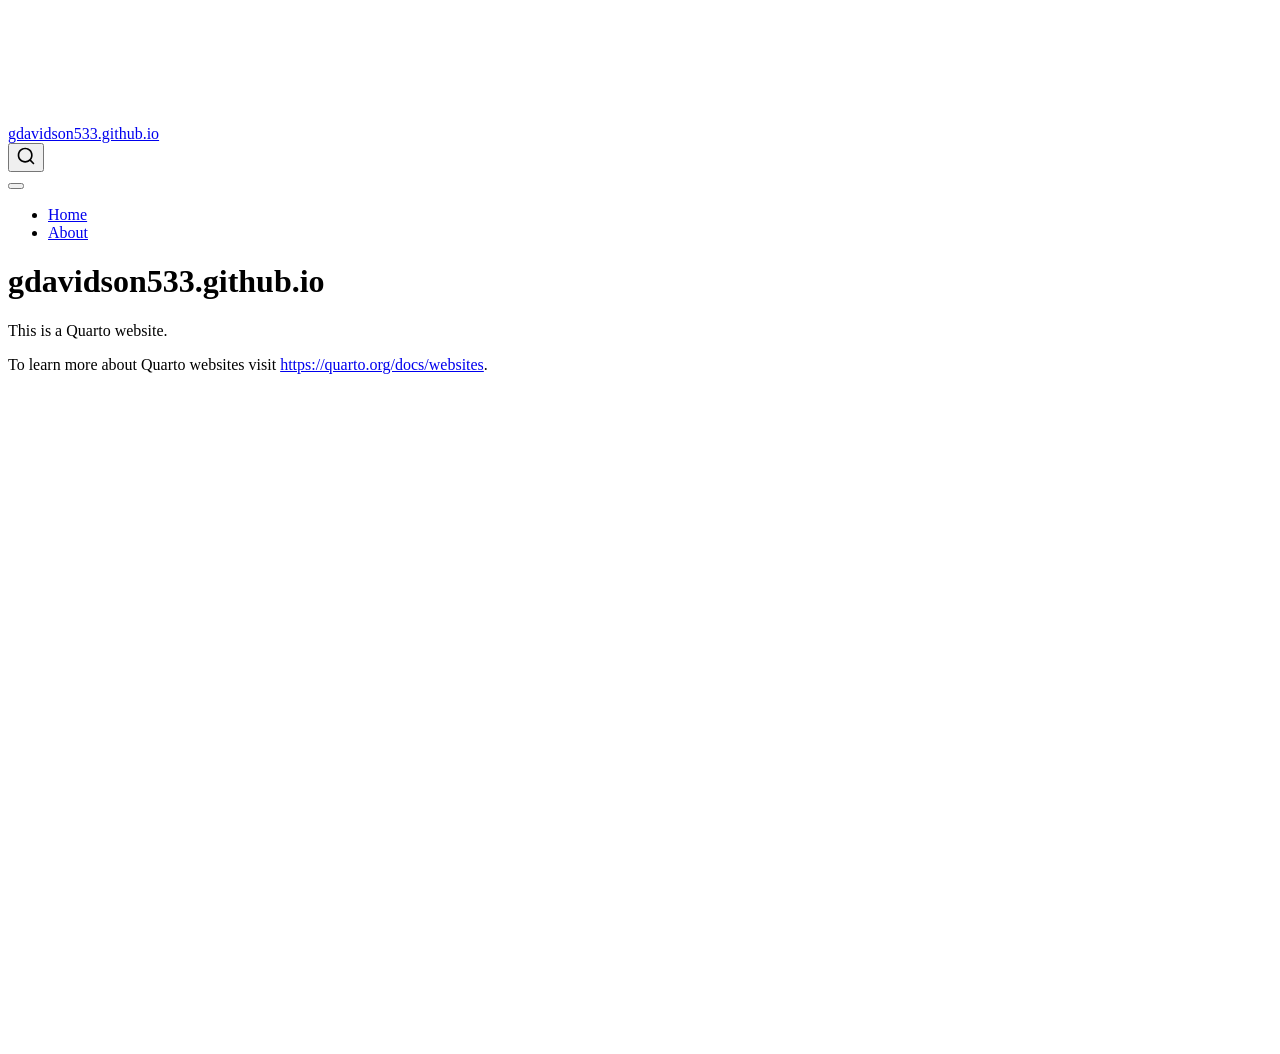
==== docs/index.html @ 2d0fdc2c "added everything to git" ====
<!DOCTYPE html>
<html xmlns="http://www.w3.org/1999/xhtml" lang="en" xml:lang="en"><head>

<meta charset="utf-8">
<meta name="generator" content="quarto-1.8.25">

<meta name="viewport" content="width=device-width, initial-scale=1.0, user-scalable=yes">


<title>gdavidson533.github.io</title>
<style>
code{white-space: pre-wrap;}
span.smallcaps{font-variant: small-caps;}
div.columns{display: flex; gap: min(4vw, 1.5em);}
div.column{flex: auto; overflow-x: auto;}
div.hanging-indent{margin-left: 1.5em; text-indent: -1.5em;}
ul.task-list{list-style: none;}
ul.task-list li input[type="checkbox"] {
  width: 0.8em;
  margin: 0 0.8em 0.2em -1em; /* quarto-specific, see https://github.com/quarto-dev/quarto-cli/issues/4556 */ 
  vertical-align: middle;
}
</style>


<script src="site_libs/quarto-nav/quarto-nav.js"></script>
<script src="site_libs/quarto-nav/headroom.min.js"></script>
<script src="site_libs/clipboard/clipboard.min.js"></script>
<script src="site_libs/quarto-search/autocomplete.umd.js"></script>
<script src="site_libs/quarto-search/fuse.min.js"></script>
<script src="site_libs/quarto-search/quarto-search.js"></script>
<meta name="quarto:offset" content="./">
<script src="site_libs/quarto-html/quarto.js" type="module"></script>
<script src="site_libs/quarto-html/tabsets/tabsets.js" type="module"></script>
<script src="site_libs/quarto-html/axe/axe-check.js" type="module"></script>
<script src="site_libs/quarto-html/popper.min.js"></script>
<script src="site_libs/quarto-html/tippy.umd.min.js"></script>
<script src="site_libs/quarto-html/anchor.min.js"></script>
<link href="site_libs/quarto-html/tippy.css" rel="stylesheet">
<link href="site_libs/quarto-html/quarto-syntax-highlighting-7b89279ff1a6dce999919e0e67d4d9ec.css" rel="stylesheet" id="quarto-text-highlighting-styles">
<script src="site_libs/bootstrap/bootstrap.min.js"></script>
<link href="site_libs/bootstrap/bootstrap-icons.css" rel="stylesheet">
<link href="site_libs/bootstrap/bootstrap-5b4ad623e5705c0698d39aec6f10cf02.min.css" rel="stylesheet" append-hash="true" id="quarto-bootstrap" data-mode="light">
<script id="quarto-search-options" type="application/json">{
  "location": "navbar",
  "copy-button": false,
  "collapse-after": 3,
  "panel-placement": "end",
  "type": "overlay",
  "limit": 50,
  "keyboard-shortcut": [
    "f",
    "/",
    "s"
  ],
  "show-item-context": false,
  "language": {
    "search-no-results-text": "No results",
    "search-matching-documents-text": "matching documents",
    "search-copy-link-title": "Copy link to search",
    "search-hide-matches-text": "Hide additional matches",
    "search-more-match-text": "more match in this document",
    "search-more-matches-text": "more matches in this document",
    "search-clear-button-title": "Clear",
    "search-text-placeholder": "",
    "search-detached-cancel-button-title": "Cancel",
    "search-submit-button-title": "Submit",
    "search-label": "Search"
  }
}</script>


<link rel="stylesheet" href="styles.css">
</head>

<body class="nav-fixed quarto-light">

<div id="quarto-search-results"></div>
  <header id="quarto-header" class="headroom fixed-top">
    <nav class="navbar navbar-expand-lg " data-bs-theme="dark">
      <div class="navbar-container container-fluid">
      <div class="navbar-brand-container mx-auto">
    <a href="./index.html" class="navbar-brand navbar-brand-logo">
    </a>
    <a class="navbar-brand" href="./index.html">
    <span class="navbar-title">gdavidson533.github.io</span>
    </a>
  </div>
            <div id="quarto-search" class="" title="Search"></div>
          <button class="navbar-toggler" type="button" data-bs-toggle="collapse" data-bs-target="#navbarCollapse" aria-controls="navbarCollapse" role="menu" aria-expanded="false" aria-label="Toggle navigation" onclick="if (window.quartoToggleHeadroom) { window.quartoToggleHeadroom(); }">
  <span class="navbar-toggler-icon"></span>
</button>
          <div class="collapse navbar-collapse" id="navbarCollapse">
            <ul class="navbar-nav navbar-nav-scroll me-auto">
  <li class="nav-item">
    <a class="nav-link active" href="./index.html" aria-current="page"> 
<span class="menu-text">Home</span></a>
  </li>  
  <li class="nav-item">
    <a class="nav-link" href="./about.html"> 
<span class="menu-text">About</span></a>
  </li>  
</ul>
          </div> <!-- /navcollapse -->
            <div class="quarto-navbar-tools">
</div>
      </div> <!-- /container-fluid -->
    </nav>
</header>
<!-- content -->
<div id="quarto-content" class="quarto-container page-columns page-rows-contents page-layout-article page-navbar">
<!-- sidebar -->
<!-- margin-sidebar -->
    <div id="quarto-margin-sidebar" class="sidebar margin-sidebar zindex-bottom">
        
    </div>
<!-- main -->
<main class="content" id="quarto-document-content">

<header id="title-block-header" class="quarto-title-block default">
<div class="quarto-title">
<h1 class="title">gdavidson533.github.io</h1>
</div>



<div class="quarto-title-meta">

    
  
    
  </div>
  


</header>


<p>This is a Quarto website.</p>
<p>To learn more about Quarto websites visit <a href="https://quarto.org/docs/websites" class="uri">https://quarto.org/docs/websites</a>.</p>



</main> <!-- /main -->
<script id="quarto-html-after-body" type="application/javascript">
  window.document.addEventListener("DOMContentLoaded", function (event) {
    const icon = "";
    const anchorJS = new window.AnchorJS();
    anchorJS.options = {
      placement: 'right',
      icon: icon
    };
    anchorJS.add('.anchored');
    const isCodeAnnotation = (el) => {
      for (const clz of el.classList) {
        if (clz.startsWith('code-annotation-')) {                     
          return true;
        }
      }
      return false;
    }
    const onCopySuccess = function(e) {
      // button target
      const button = e.trigger;
      // don't keep focus
      button.blur();
      // flash "checked"
      button.classList.add('code-copy-button-checked');
      var currentTitle = button.getAttribute("title");
      button.setAttribute("title", "Copied!");
      let tooltip;
      if (window.bootstrap) {
        button.setAttribute("data-bs-toggle", "tooltip");
        button.setAttribute("data-bs-placement", "left");
        button.setAttribute("data-bs-title", "Copied!");
        tooltip = new bootstrap.Tooltip(button, 
          { trigger: "manual", 
            customClass: "code-copy-button-tooltip",
            offset: [0, -8]});
        tooltip.show();    
      }
      setTimeout(function() {
        if (tooltip) {
          tooltip.hide();
          button.removeAttribute("data-bs-title");
          button.removeAttribute("data-bs-toggle");
          button.removeAttribute("data-bs-placement");
        }
        button.setAttribute("title", currentTitle);
        button.classList.remove('code-copy-button-checked');
      }, 1000);
      // clear code selection
      e.clearSelection();
    }
    const getTextToCopy = function(trigger) {
      const outerScaffold = trigger.parentElement.cloneNode(true);
      const codeEl = outerScaffold.querySelector('code');
      for (const childEl of codeEl.children) {
        if (isCodeAnnotation(childEl)) {
          childEl.remove();
        }
      }
      return codeEl.innerText;
    }
    const clipboard = new window.ClipboardJS('.code-copy-button:not([data-in-quarto-modal])', {
      text: getTextToCopy
    });
    clipboard.on('success', onCopySuccess);
    if (window.document.getElementById('quarto-embedded-source-code-modal')) {
      const clipboardModal = new window.ClipboardJS('.code-copy-button[data-in-quarto-modal]', {
        text: getTextToCopy,
        container: window.document.getElementById('quarto-embedded-source-code-modal')
      });
      clipboardModal.on('success', onCopySuccess);
    }
      var localhostRegex = new RegExp(/^(?:http|https):\/\/localhost\:?[0-9]*\//);
      var mailtoRegex = new RegExp(/^mailto:/);
        var filterRegex = new RegExp('/' + window.location.host + '/');
      var isInternal = (href) => {
          return filterRegex.test(href) || localhostRegex.test(href) || mailtoRegex.test(href);
      }
      // Inspect non-navigation links and adorn them if external
     var links = window.document.querySelectorAll('a[href]:not(.nav-link):not(.navbar-brand):not(.toc-action):not(.sidebar-link):not(.sidebar-item-toggle):not(.pagination-link):not(.no-external):not([aria-hidden]):not(.dropdown-item):not(.quarto-navigation-tool):not(.about-link)');
      for (var i=0; i<links.length; i++) {
        const link = links[i];
        if (!isInternal(link.href)) {
          // undo the damage that might have been done by quarto-nav.js in the case of
          // links that we want to consider external
          if (link.dataset.originalHref !== undefined) {
            link.href = link.dataset.originalHref;
          }
        }
      }
    function tippyHover(el, contentFn, onTriggerFn, onUntriggerFn) {
      const config = {
        allowHTML: true,
        maxWidth: 500,
        delay: 100,
        arrow: false,
        appendTo: function(el) {
            return el.parentElement;
        },
        interactive: true,
        interactiveBorder: 10,
        theme: 'quarto',
        placement: 'bottom-start',
      };
      if (contentFn) {
        config.content = contentFn;
      }
      if (onTriggerFn) {
        config.onTrigger = onTriggerFn;
      }
      if (onUntriggerFn) {
        config.onUntrigger = onUntriggerFn;
      }
      window.tippy(el, config); 
    }
    const noterefs = window.document.querySelectorAll('a[role="doc-noteref"]');
    for (var i=0; i<noterefs.length; i++) {
      const ref = noterefs[i];
      tippyHover(ref, function() {
        // use id or data attribute instead here
        let href = ref.getAttribute('data-footnote-href') || ref.getAttribute('href');
        try { href = new URL(href).hash; } catch {}
        const id = href.replace(/^#\/?/, "");
        const note = window.document.getElementById(id);
        if (note) {
          return note.innerHTML;
        } else {
          return "";
        }
      });
    }
    const xrefs = window.document.querySelectorAll('a.quarto-xref');
    const processXRef = (id, note) => {
      // Strip column container classes
      const stripColumnClz = (el) => {
        el.classList.remove("page-full", "page-columns");
        if (el.children) {
          for (const child of el.children) {
            stripColumnClz(child);
          }
        }
      }
      stripColumnClz(note)
      if (id === null || id.startsWith('sec-')) {
        // Special case sections, only their first couple elements
        const container = document.createElement("div");
        if (note.children && note.children.length > 2) {
          container.appendChild(note.children[0].cloneNode(true));
          for (let i = 1; i < note.children.length; i++) {
            const child = note.children[i];
            if (child.tagName === "P" && child.innerText === "") {
              continue;
            } else {
              container.appendChild(child.cloneNode(true));
              break;
            }
          }
          if (window.Quarto?.typesetMath) {
            window.Quarto.typesetMath(container);
          }
          return container.innerHTML
        } else {
          if (window.Quarto?.typesetMath) {
            window.Quarto.typesetMath(note);
          }
          return note.innerHTML;
        }
      } else {
        // Remove any anchor links if they are present
        const anchorLink = note.querySelector('a.anchorjs-link');
        if (anchorLink) {
          anchorLink.remove();
        }
        if (window.Quarto?.typesetMath) {
          window.Quarto.typesetMath(note);
        }
        if (note.classList.contains("callout")) {
          return note.outerHTML;
        } else {
          return note.innerHTML;
        }
      }
    }
    for (var i=0; i<xrefs.length; i++) {
      const xref = xrefs[i];
      tippyHover(xref, undefined, function(instance) {
        instance.disable();
        let url = xref.getAttribute('href');
        let hash = undefined; 
        if (url.startsWith('#')) {
          hash = url;
        } else {
          try { hash = new URL(url).hash; } catch {}
        }
        if (hash) {
          const id = hash.replace(/^#\/?/, "");
          const note = window.document.getElementById(id);
          if (note !== null) {
            try {
              const html = processXRef(id, note.cloneNode(true));
              instance.setContent(html);
            } finally {
              instance.enable();
              instance.show();
            }
          } else {
            // See if we can fetch this
            fetch(url.split('#')[0])
            .then(res => res.text())
            .then(html => {
              const parser = new DOMParser();
              const htmlDoc = parser.parseFromString(html, "text/html");
              const note = htmlDoc.getElementById(id);
              if (note !== null) {
                const html = processXRef(id, note);
                instance.setContent(html);
              } 
            }).finally(() => {
              instance.enable();
              instance.show();
            });
          }
        } else {
          // See if we can fetch a full url (with no hash to target)
          // This is a special case and we should probably do some content thinning / targeting
          fetch(url)
          .then(res => res.text())
          .then(html => {
            const parser = new DOMParser();
            const htmlDoc = parser.parseFromString(html, "text/html");
            const note = htmlDoc.querySelector('main.content');
            if (note !== null) {
              // This should only happen for chapter cross references
              // (since there is no id in the URL)
              // remove the first header
              if (note.children.length > 0 && note.children[0].tagName === "HEADER") {
                note.children[0].remove();
              }
              const html = processXRef(null, note);
              instance.setContent(html);
            } 
          }).finally(() => {
            instance.enable();
            instance.show();
          });
        }
      }, function(instance) {
      });
    }
        let selectedAnnoteEl;
        const selectorForAnnotation = ( cell, annotation) => {
          let cellAttr = 'data-code-cell="' + cell + '"';
          let lineAttr = 'data-code-annotation="' +  annotation + '"';
          const selector = 'span[' + cellAttr + '][' + lineAttr + ']';
          return selector;
        }
        const selectCodeLines = (annoteEl) => {
          const doc = window.document;
          const targetCell = annoteEl.getAttribute("data-target-cell");
          const targetAnnotation = annoteEl.getAttribute("data-target-annotation");
          const annoteSpan = window.document.querySelector(selectorForAnnotation(targetCell, targetAnnotation));
          const lines = annoteSpan.getAttribute("data-code-lines").split(",");
          const lineIds = lines.map((line) => {
            return targetCell + "-" + line;
          })
          let top = null;
          let height = null;
          let parent = null;
          if (lineIds.length > 0) {
              //compute the position of the single el (top and bottom and make a div)
              const el = window.document.getElementById(lineIds[0]);
              top = el.offsetTop;
              height = el.offsetHeight;
              parent = el.parentElement.parentElement;
            if (lineIds.length > 1) {
              const lastEl = window.document.getElementById(lineIds[lineIds.length - 1]);
              const bottom = lastEl.offsetTop + lastEl.offsetHeight;
              height = bottom - top;
            }
            if (top !== null && height !== null && parent !== null) {
              // cook up a div (if necessary) and position it 
              let div = window.document.getElementById("code-annotation-line-highlight");
              if (div === null) {
                div = window.document.createElement("div");
                div.setAttribute("id", "code-annotation-line-highlight");
                div.style.position = 'absolute';
                parent.appendChild(div);
              }
              div.style.top = top - 2 + "px";
              div.style.height = height + 4 + "px";
              div.style.left = 0;
              let gutterDiv = window.document.getElementById("code-annotation-line-highlight-gutter");
              if (gutterDiv === null) {
                gutterDiv = window.document.createElement("div");
                gutterDiv.setAttribute("id", "code-annotation-line-highlight-gutter");
                gutterDiv.style.position = 'absolute';
                const codeCell = window.document.getElementById(targetCell);
                const gutter = codeCell.querySelector('.code-annotation-gutter');
                gutter.appendChild(gutterDiv);
              }
              gutterDiv.style.top = top - 2 + "px";
              gutterDiv.style.height = height + 4 + "px";
            }
            selectedAnnoteEl = annoteEl;
          }
        };
        const unselectCodeLines = () => {
          const elementsIds = ["code-annotation-line-highlight", "code-annotation-line-highlight-gutter"];
          elementsIds.forEach((elId) => {
            const div = window.document.getElementById(elId);
            if (div) {
              div.remove();
            }
          });
          selectedAnnoteEl = undefined;
        };
          // Handle positioning of the toggle
      window.addEventListener(
        "resize",
        throttle(() => {
          elRect = undefined;
          if (selectedAnnoteEl) {
            selectCodeLines(selectedAnnoteEl);
          }
        }, 10)
      );
      function throttle(fn, ms) {
      let throttle = false;
      let timer;
        return (...args) => {
          if(!throttle) { // first call gets through
              fn.apply(this, args);
              throttle = true;
          } else { // all the others get throttled
              if(timer) clearTimeout(timer); // cancel #2
              timer = setTimeout(() => {
                fn.apply(this, args);
                timer = throttle = false;
              }, ms);
          }
        };
      }
        // Attach click handler to the DT
        const annoteDls = window.document.querySelectorAll('dt[data-target-cell]');
        for (const annoteDlNode of annoteDls) {
          annoteDlNode.addEventListener('click', (event) => {
            const clickedEl = event.target;
            if (clickedEl !== selectedAnnoteEl) {
              unselectCodeLines();
              const activeEl = window.document.querySelector('dt[data-target-cell].code-annotation-active');
              if (activeEl) {
                activeEl.classList.remove('code-annotation-active');
              }
              selectCodeLines(clickedEl);
              clickedEl.classList.add('code-annotation-active');
            } else {
              // Unselect the line
              unselectCodeLines();
              clickedEl.classList.remove('code-annotation-active');
            }
          });
        }
    const findCites = (el) => {
      const parentEl = el.parentElement;
      if (parentEl) {
        const cites = parentEl.dataset.cites;
        if (cites) {
          return {
            el,
            cites: cites.split(' ')
          };
        } else {
          return findCites(el.parentElement)
        }
      } else {
        return undefined;
      }
    };
    var bibliorefs = window.document.querySelectorAll('a[role="doc-biblioref"]');
    for (var i=0; i<bibliorefs.length; i++) {
      const ref = bibliorefs[i];
      const citeInfo = findCites(ref);
      if (citeInfo) {
        tippyHover(citeInfo.el, function() {
          var popup = window.document.createElement('div');
          citeInfo.cites.forEach(function(cite) {
            var citeDiv = window.document.createElement('div');
            citeDiv.classList.add('hanging-indent');
            citeDiv.classList.add('csl-entry');
            var biblioDiv = window.document.getElementById('ref-' + cite);
            if (biblioDiv) {
              citeDiv.innerHTML = biblioDiv.innerHTML;
            }
            popup.appendChild(citeDiv);
          });
          return popup.innerHTML;
        });
      }
    }
  });
  </script>
</div> <!-- /content -->




</body></html>
---- docs/site_libs/quarto-html/tippy.css ----
.tippy-box[data-animation=fade][data-state=hidden]{opacity:0}[data-tippy-root]{max-width:calc(100vw - 10px)}.tippy-box{position:relative;background-color:#333;color:#fff;border-radius:4px;font-size:14px;line-height:1.4;white-space:normal;outline:0;transition-property:transform,visibility,opacity}.tippy-box[data-placement^=top]>.tippy-arrow{bottom:0}.tippy-box[data-placement^=top]>.tippy-arrow:before{bottom:-7px;left:0;border-width:8px 8px 0;border-top-color:initial;transform-origin:center top}.tippy-box[data-placement^=bottom]>.tippy-arrow{top:0}.tippy-box[data-placement^=bottom]>.tippy-arrow:before{top:-7px;left:0;border-width:0 8px 8px;border-bottom-color:initial;transform-origin:center bottom}.tippy-box[data-placement^=left]>.tippy-arrow{right:0}.tippy-box[data-placement^=left]>.tippy-arrow:before{border-width:8px 0 8px 8px;border-left-color:initial;right:-7px;transform-origin:center left}.tippy-box[data-placement^=right]>.tippy-arrow{left:0}.tippy-box[data-placement^=right]>.tippy-arrow:before{left:-7px;border-width:8px 8px 8px 0;border-right-color:initial;transform-origin:center right}.tippy-box[data-inertia][data-state=visible]{transition-timing-function:cubic-bezier(.54,1.5,.38,1.11)}.tippy-arrow{width:16px;height:16px;color:#333}.tippy-arrow:before{content:"";position:absolute;border-color:transparent;border-style:solid}.tippy-content{position:relative;padding:5px 9px;z-index:1}
---- docs/site_libs/quarto-html/quarto-syntax-highlighting-7b89279ff1a6dce999919e0e67d4d9ec.css ----
/* quarto syntax highlight colors */
:root {
  --quarto-hl-ot-color: #003B4F;
  --quarto-hl-at-color: #657422;
  --quarto-hl-ss-color: #20794D;
  --quarto-hl-an-color: #5E5E5E;
  --quarto-hl-fu-color: #4758AB;
  --quarto-hl-st-color: #20794D;
  --quarto-hl-cf-color: #003B4F;
  --quarto-hl-op-color: #5E5E5E;
  --quarto-hl-er-color: #AD0000;
  --quarto-hl-bn-color: #AD0000;
  --quarto-hl-al-color: #AD0000;
  --quarto-hl-va-color: #111111;
  --quarto-hl-bu-color: inherit;
  --quarto-hl-ex-color: inherit;
  --quarto-hl-pp-color: #AD0000;
  --quarto-hl-in-color: #5E5E5E;
  --quarto-hl-vs-color: #20794D;
  --quarto-hl-wa-color: #5E5E5E;
  --quarto-hl-do-color: #5E5E5E;
  --quarto-hl-im-color: #00769E;
  --quarto-hl-ch-color: #20794D;
  --quarto-hl-dt-color: #AD0000;
  --quarto-hl-fl-color: #AD0000;
  --quarto-hl-co-color: #5E5E5E;
  --quarto-hl-cv-color: #5E5E5E;
  --quarto-hl-cn-color: #8f5902;
  --quarto-hl-sc-color: #5E5E5E;
  --quarto-hl-dv-color: #AD0000;
  --quarto-hl-kw-color: #003B4F;
}

/* other quarto variables */
:root {
  --quarto-font-monospace: SFMono-Regular, Menlo, Monaco, Consolas, "Liberation Mono", "Courier New", monospace;
}

/* syntax highlight based on Pandoc's rules */
pre > code.sourceCode > span {
  color: #003B4F;
}

code.sourceCode > span {
  color: #003B4F;
}

div.sourceCode,
div.sourceCode pre.sourceCode {
  color: #003B4F;
}

/* Normal */
code span {
  color: #003B4F;
}

/* Alert */
code span.al {
  color: #AD0000;
  font-style: inherit;
}

/* Annotation */
code span.an {
  color: #5E5E5E;
  font-style: inherit;
}

/* Attribute */
code span.at {
  color: #657422;
  font-style: inherit;
}

/* BaseN */
code span.bn {
  color: #AD0000;
  font-style: inherit;
}

/* BuiltIn */
code span.bu {
  font-style: inherit;
}

/* ControlFlow */
code span.cf {
  color: #003B4F;
  font-weight: bold;
  font-style: inherit;
}

/* Char */
code span.ch {
  color: #20794D;
  font-style: inherit;
}

/* Constant */
code span.cn {
  color: #8f5902;
  font-style: inherit;
}

/* Comment */
code span.co {
  color: #5E5E5E;
  font-style: inherit;
}

/* CommentVar */
code span.cv {
  color: #5E5E5E;
  font-style: italic;
}

/* Documentation */
code span.do {
  color: #5E5E5E;
  font-style: italic;
}

/* DataType */
code span.dt {
  color: #AD0000;
  font-style: inherit;
}

/* DecVal */
code span.dv {
  color: #AD0000;
  font-style: inherit;
}

/* Error */
code span.er {
  color: #AD0000;
  font-style: inherit;
}

/* Extension */
code span.ex {
  font-style: inherit;
}

/* Float */
code span.fl {
  color: #AD0000;
  font-style: inherit;
}

/* Function */
code span.fu {
  color: #4758AB;
  font-style: inherit;
}

/* Import */
code span.im {
  color: #00769E;
  font-style: inherit;
}

/* Information */
code span.in {
  color: #5E5E5E;
  font-style: inherit;
}

/* Keyword */
code span.kw {
  color: #003B4F;
  font-weight: bold;
  font-style: inherit;
}

/* Operator */
code span.op {
  color: #5E5E5E;
  font-style: inherit;
}

/* Other */
code span.ot {
  color: #003B4F;
  font-style: inherit;
}

/* Preprocessor */
code span.pp {
  color: #AD0000;
  font-style: inherit;
}

/* SpecialChar */
code span.sc {
  color: #5E5E5E;
  font-style: inherit;
}

/* SpecialString */
code span.ss {
  color: #20794D;
  font-style: inherit;
}

/* String */
code span.st {
  color: #20794D;
  font-style: inherit;
}

/* Variable */
code span.va {
  color: #111111;
  font-style: inherit;
}

/* VerbatimString */
code span.vs {
  color: #20794D;
  font-style: inherit;
}

/* Warning */
code span.wa {
  color: #5E5E5E;
  font-style: italic;
}

.prevent-inlining {
  content: "</";
}

/*# sourceMappingURL=3944bc705cfaf4c80e56f77c5205168a.css.map */
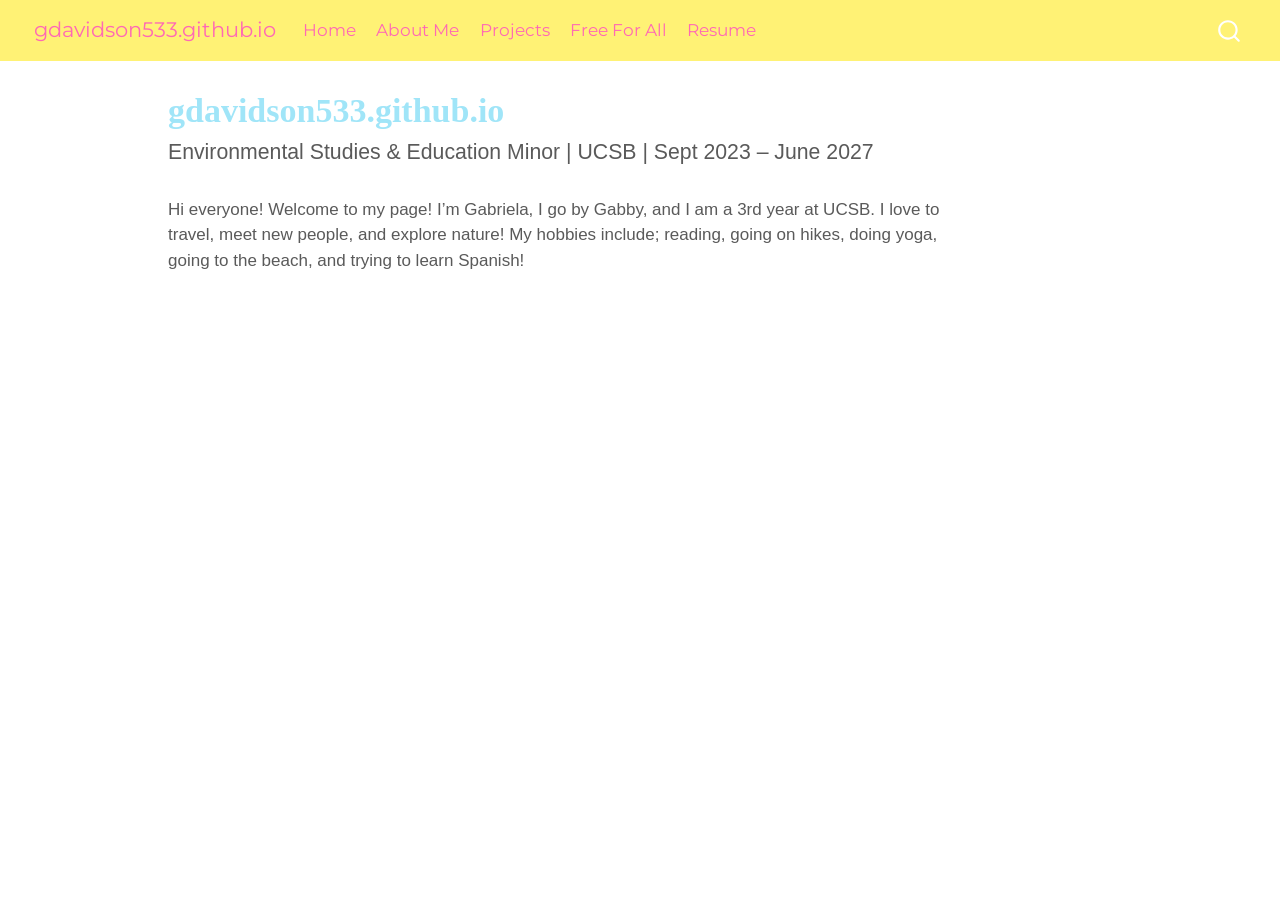
==== commit 8ad9cafa: "added map and styles" ====
--- a/docs/index.html
+++ b/docs/index.html
@@ -40,7 +40,7 @@
 <link href="site_libs/quarto-html/quarto-syntax-highlighting-7b89279ff1a6dce999919e0e67d4d9ec.css" rel="stylesheet" id="quarto-text-highlighting-styles">
 <script src="site_libs/bootstrap/bootstrap.min.js"></script>
 <link href="site_libs/bootstrap/bootstrap-icons.css" rel="stylesheet">
-<link href="site_libs/bootstrap/bootstrap-5b4ad623e5705c0698d39aec6f10cf02.min.css" rel="stylesheet" append-hash="true" id="quarto-bootstrap" data-mode="light">
+<link href="site_libs/bootstrap/bootstrap-5b8f9b2f3cffee265242a5d44fbb1e00.min.css" rel="stylesheet" append-hash="true" id="quarto-bootstrap" data-mode="light">
 <script id="quarto-search-options" type="application/json">{
   "location": "navbar",
   "copy-button": false,
@@ -98,7 +98,19 @@
   </li>  
   <li class="nav-item">
     <a class="nav-link" href="./about.html"> 
-<span class="menu-text">About</span></a>
+<span class="menu-text">About Me</span></a>
+  </li>  
+  <li class="nav-item">
+    <a class="nav-link" href="./projects.html"> 
+<span class="menu-text">Projects</span></a>
+  </li>  
+  <li class="nav-item">
+    <a class="nav-link" href="./fun.html"> 
+<span class="menu-text">Free For All</span></a>
+  </li>  
+  <li class="nav-item">
+    <a class="nav-link" href="./resume.html"> 
+<span class="menu-text">Resume</span></a>
   </li>  
 </ul>
           </div> <!-- /navcollapse -->
@@ -120,6 +132,7 @@
 <header id="title-block-header" class="quarto-title-block default">
 <div class="quarto-title">
 <h1 class="title">gdavidson533.github.io</h1>
+<p class="subtitle lead">Environmental Studies &amp; Education Minor | UCSB | Sept 2023 – June 2027</p>
 </div>
 
 
@@ -136,8 +149,7 @@
 </header>
 
 
-<p>This is a Quarto website.</p>
-<p>To learn more about Quarto websites visit <a href="https://quarto.org/docs/websites" class="uri">https://quarto.org/docs/websites</a>.</p>
+<p>Hi everyone! Welcome to my page! I’m Gabriela, I go by Gabby, and I am a 3rd year at UCSB. I love to travel, meet new people, and explore nature! My hobbies include; reading, going on hikes, doing yoga, going to the beach, and trying to learn Spanish!</p>
 
 
 
--- a/docs/styles.css
+++ b/docs/styles.css
@@ -0,0 +1,20 @@
+/* css styles */
+/* Change navbar color */
+.navbar {
+  background-color: #FFF275 !important;
+}/* Change navbar text color */
+.navbar-brand, .nav-link {
+  color: #FF69B4!important;
+}
+
+/* Change heading font and color */
+h1, h2, h3 {
+  color: #A0E5F8;
+  font-family: "Georgia", serif;
+}
+
+/* Change body font */
+body {
+  font-family: "Helvetica Neue", sans-serif;
+}
+
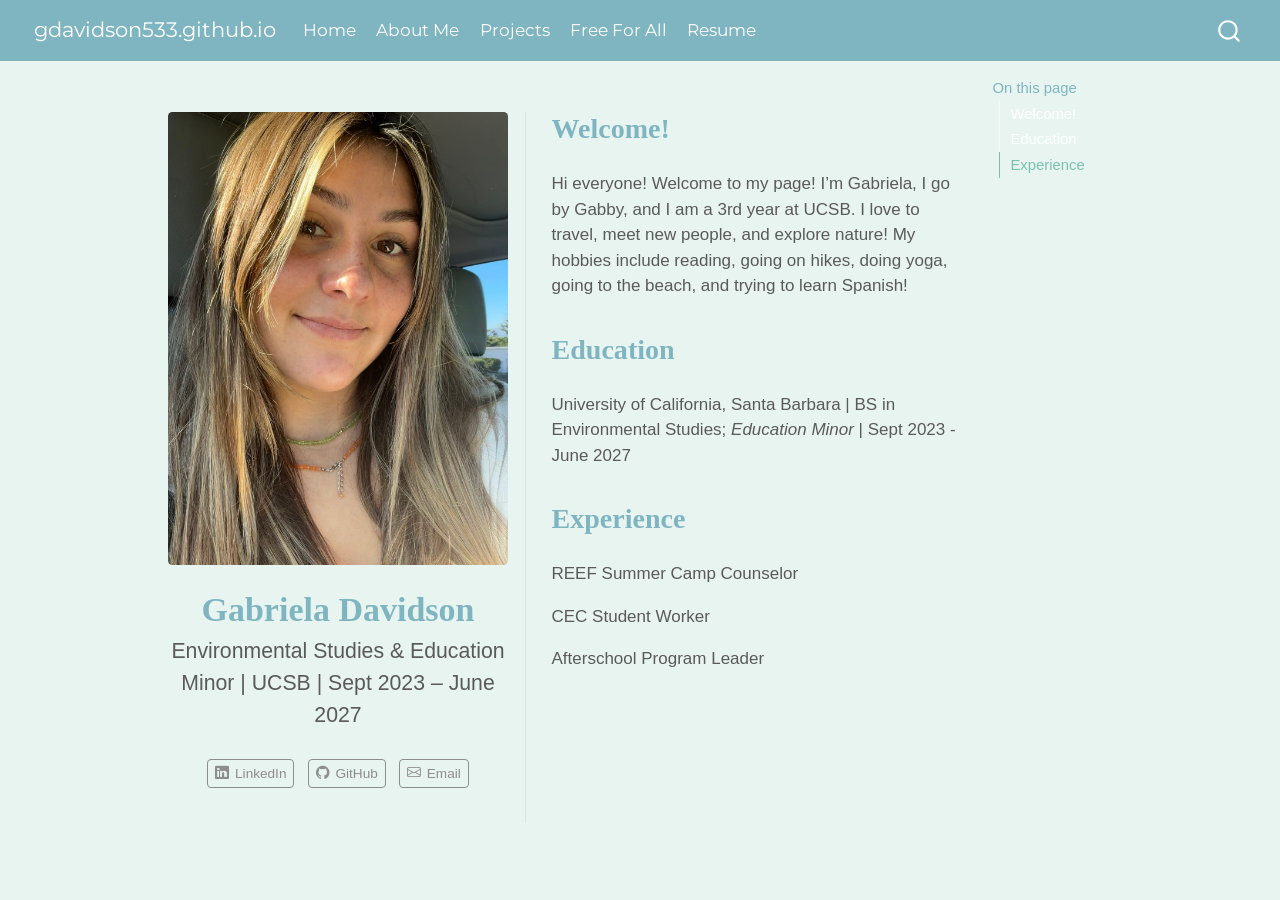
==== commit 69acb1d5: "changed color theme once more and added headshot" ====
--- a/docs/index.html
+++ b/docs/index.html
@@ -7,7 +7,7 @@
 <meta name="viewport" content="width=device-width, initial-scale=1.0, user-scalable=yes">
 
 
-<title>gdavidson533.github.io</title>
+<title>Gabriela Davidson – gdavidson533.github.io</title>
 <style>
 code{white-space: pre-wrap;}
 span.smallcaps{font-variant: small-caps;}
@@ -35,7 +35,6 @@
 <script src="site_libs/quarto-html/axe/axe-check.js" type="module"></script>
 <script src="site_libs/quarto-html/popper.min.js"></script>
 <script src="site_libs/quarto-html/tippy.umd.min.js"></script>
-<script src="site_libs/quarto-html/anchor.min.js"></script>
 <link href="site_libs/quarto-html/tippy.css" rel="stylesheet">
 <link href="site_libs/quarto-html/quarto-syntax-highlighting-7b89279ff1a6dce999919e0e67d4d9ec.css" rel="stylesheet" id="quarto-text-highlighting-styles">
 <script src="site_libs/bootstrap/bootstrap.min.js"></script>
@@ -123,46 +122,67 @@
 <div id="quarto-content" class="quarto-container page-columns page-rows-contents page-layout-article page-navbar">
 <!-- sidebar -->
 <!-- margin-sidebar -->
-    <div id="quarto-margin-sidebar" class="sidebar margin-sidebar zindex-bottom">
-        
+    <div id="quarto-margin-sidebar" class="sidebar margin-sidebar">
+        <nav id="TOC" role="doc-toc" class="toc-active">
+    <h2 id="toc-title">On this page</h2>
+  <ul>
+  <li><a href="#welcome" id="toc-welcome" class="nav-link active" data-scroll-target="#welcome">Welcome!</a></li>
+  <li><a href="#education" id="toc-education" class="nav-link" data-scroll-target="#education">Education</a></li>
+  <li><a href="#experience" id="toc-experience" class="nav-link" data-scroll-target="#experience">Experience</a></li>
+  </ul>
+</nav>
     </div>
 <!-- main -->
-<main class="content" id="quarto-document-content">
-
+<div class="quarto-about-trestles">
+  <div class="about-entity">
+    <img src="headshot.png" class="about-image
+  rounded " style="width: 20em;">
 <header id="title-block-header" class="quarto-title-block default">
 <div class="quarto-title">
-<h1 class="title">gdavidson533.github.io</h1>
+<h1 class="title">Gabriela Davidson</h1>
 <p class="subtitle lead">Environmental Studies &amp; Education Minor | UCSB | Sept 2023 – June 2027</p>
 </div>
-
-
-
 <div class="quarto-title-meta">
-
-    
-  
-    
   </div>
-  
-
-
 </header>
-
-
-<p>Hi everyone! Welcome to my page! I’m Gabriela, I go by Gabby, and I am a 3rd year at UCSB. I love to travel, meet new people, and explore nature! My hobbies include; reading, going on hikes, doing yoga, going to the beach, and trying to learn Spanish!</p>
-
-
-
-</main> <!-- /main -->
+    <div class="about-links">
+  <a href="https://www.linkedin.com/in/gabriela-davidson-b5725127a/" class="about-link" rel="" target="">
+    <i class="bi bi-linkedin"></i>
+     <span class="about-link-text">LinkedIn</span>
+  </a>
+  <a href="https://github.com/gdavidson533" class="about-link" rel="" target="">
+    <i class="bi bi-github"></i>
+     <span class="about-link-text">GitHub</span>
+  </a>
+  <a href="/gabrieladavidson@ucsb.edu" class="about-link" rel="" target="">
+    <i class="bi bi-envelope"></i>
+     <span class="about-link-text">Email</span>
+  </a>
+</div>
+  </div>
+  <div class="about-contents"><main class="content" id="quarto-document-content">
+
+<section id="welcome" class="level2">
+<h2 data-anchor-id="welcome">Welcome!</h2>
+<p>Hi everyone! Welcome to my page! I’m Gabriela, I go by Gabby, and I am a 3rd year at UCSB. I love to travel, meet new people, and explore nature! My hobbies include reading, going on hikes, doing yoga, going to the beach, and trying to learn Spanish!</p>
+</section>
+<section id="education" class="level2">
+<h2 data-anchor-id="education">Education</h2>
+<p>University of California, Santa Barbara | BS in Environmental Studies; <em>Education Minor</em> | Sept 2023 - June 2027</p>
+</section>
+<section id="experience" class="level2">
+<h2 data-anchor-id="experience">Experience</h2>
+<p>REEF Summer Camp Counselor</p>
+<p>CEC Student Worker</p>
+<p>Afterschool Program Leader</p>
+
+
+</section>
+</main></div>
+</div>
+ <!-- /main -->
 <script id="quarto-html-after-body" type="application/javascript">
   window.document.addEventListener("DOMContentLoaded", function (event) {
-    const icon = "";
-    const anchorJS = new window.AnchorJS();
-    anchorJS.options = {
-      placement: 'right',
-      icon: icon
-    };
-    anchorJS.add('.anchored');
     const isCodeAnnotation = (el) => {
       for (const clz of el.classList) {
         if (clz.startsWith('code-annotation-')) {                     
--- a/docs/styles.css
+++ b/docs/styles.css
@@ -1,20 +1,19 @@
 /* css styles */
 /* Change navbar color */
 .navbar {
-  background-color: #FFF275 !important;
-}/* Change navbar text color */
-.navbar-brand, .nav-link {
-  color: #FF69B4!important;
+  background-color: #7FB5C1 !important;
 }
 
-/* Change heading font and color */
+.navbar-brand, .nav-link {
+  color: #ffffff !important;
+}
+
 h1, h2, h3 {
-  color: #A0E5F8;
+  color: #7FB5C1;
   font-family: "Georgia", serif;
 }
 
-/* Change body font */
 body {
+  background-color: #E8F4F0;
   font-family: "Helvetica Neue", sans-serif;
-}
-
+}
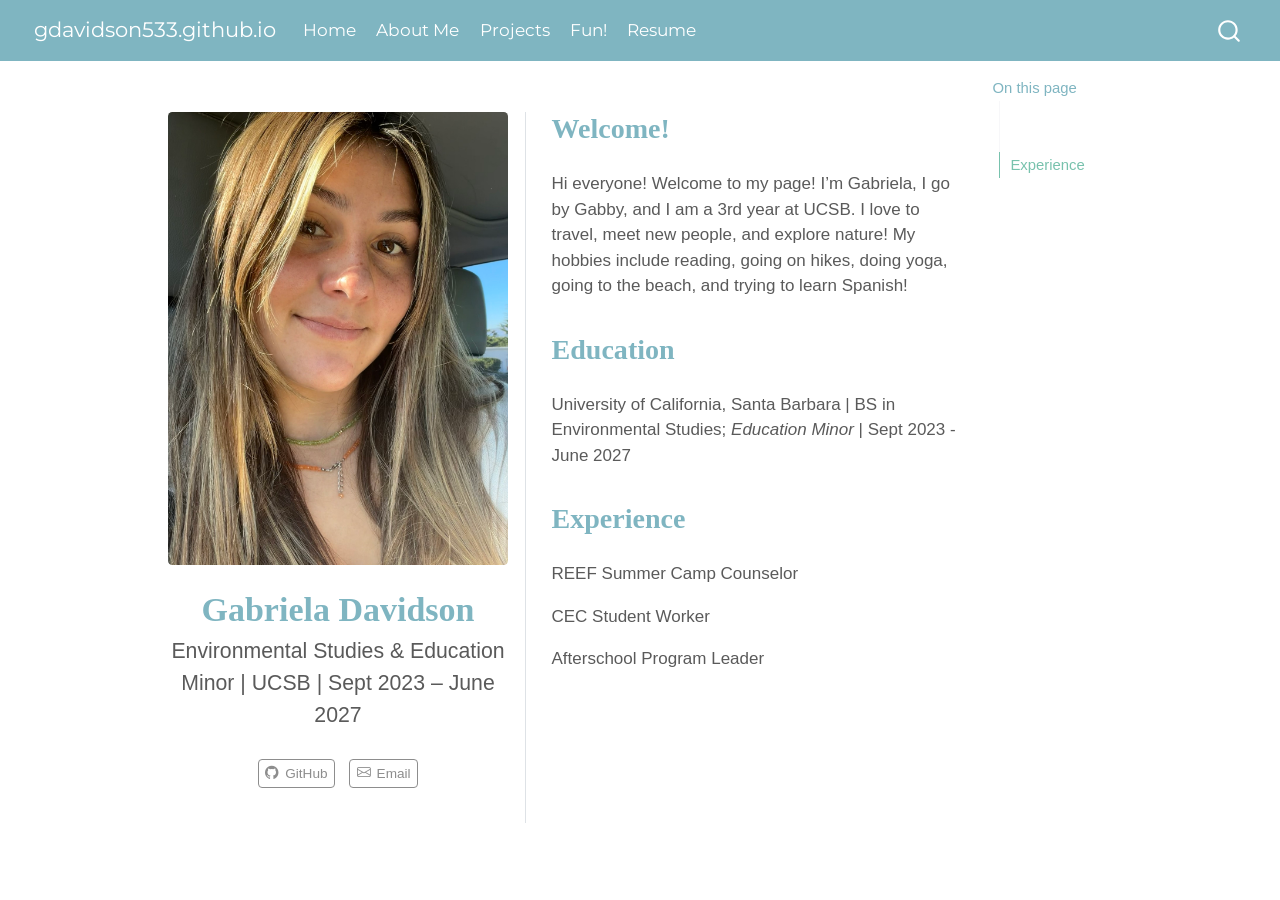
==== commit 0f8659d5: "added places in santa barbara that I enjoy!" ====
--- a/docs/index.html
+++ b/docs/index.html
@@ -105,7 +105,7 @@
   </li>  
   <li class="nav-item">
     <a class="nav-link" href="./fun.html"> 
-<span class="menu-text">Free For All</span></a>
+<span class="menu-text">Fun!</span></a>
   </li>  
   <li class="nav-item">
     <a class="nav-link" href="./resume.html"> 
@@ -146,15 +146,11 @@
   </div>
 </header>
     <div class="about-links">
-  <a href="https://www.linkedin.com/in/gabriela-davidson-b5725127a/" class="about-link" rel="" target="">
-    <i class="bi bi-linkedin"></i>
-     <span class="about-link-text">LinkedIn</span>
-  </a>
   <a href="https://github.com/gdavidson533" class="about-link" rel="" target="">
     <i class="bi bi-github"></i>
      <span class="about-link-text">GitHub</span>
   </a>
-  <a href="/gabrieladavidson@ucsb.edu" class="about-link" rel="" target="">
+  <a href="mailto:gabrieladavidson533@gmail.com" class="about-link" rel="" target="">
     <i class="bi bi-envelope"></i>
      <span class="about-link-text">Email</span>
   </a>
--- a/docs/styles.css
+++ b/docs/styles.css
@@ -13,7 +13,24 @@
   font-family: "Georgia", serif;
 }
 
+.quarto-layout-panel img {
+  height: 180px;
+  width: 100%;
+  object-fit: cover;
+  padding: 2px;
+}
+
+.quarto-layout-cell {
+  padding: 2px !important;
+}
+}
+@import url('https://fonts.googleapis.com/css2?family=Playfair+Display:wght@400;700&family=Lato:wght@300;400;700&display=swap');
+
+h1, h2, h3 {
+  font-family: 'Playfair Display', serif;
+  color: #7FB5C1;
+}
+
 body {
-  background-color: #E8F4F0;
-  font-family: "Helvetica Neue", sans-serif;
+  font-family: 'Lato', sans-serif;
 }
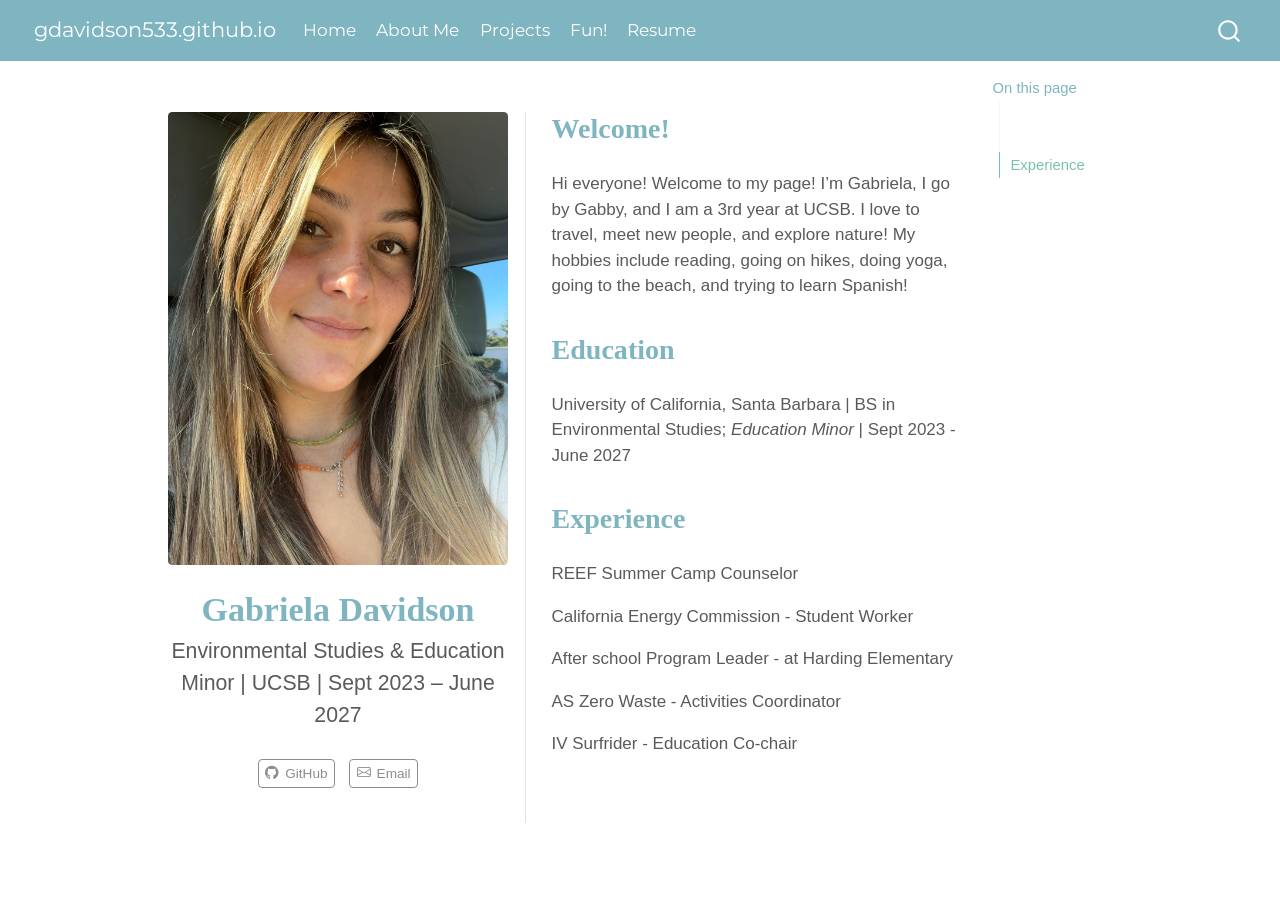
==== commit 56f3ba58: "Added photos for each of.my personal projects and added my ENVS 193 DS midterm" ====
--- a/docs/index.html
+++ b/docs/index.html
@@ -169,8 +169,10 @@
 <section id="experience" class="level2">
 <h2 data-anchor-id="experience">Experience</h2>
 <p>REEF Summer Camp Counselor</p>
-<p>CEC Student Worker</p>
-<p>Afterschool Program Leader</p>
+<p>California Energy Commission - Student Worker</p>
+<p>After school Program Leader - at Harding Elementary</p>
+<p>AS Zero Waste - Activities Coordinator</p>
+<p>IV Surfrider - Education Co-chair</p>
 
 
 </section>
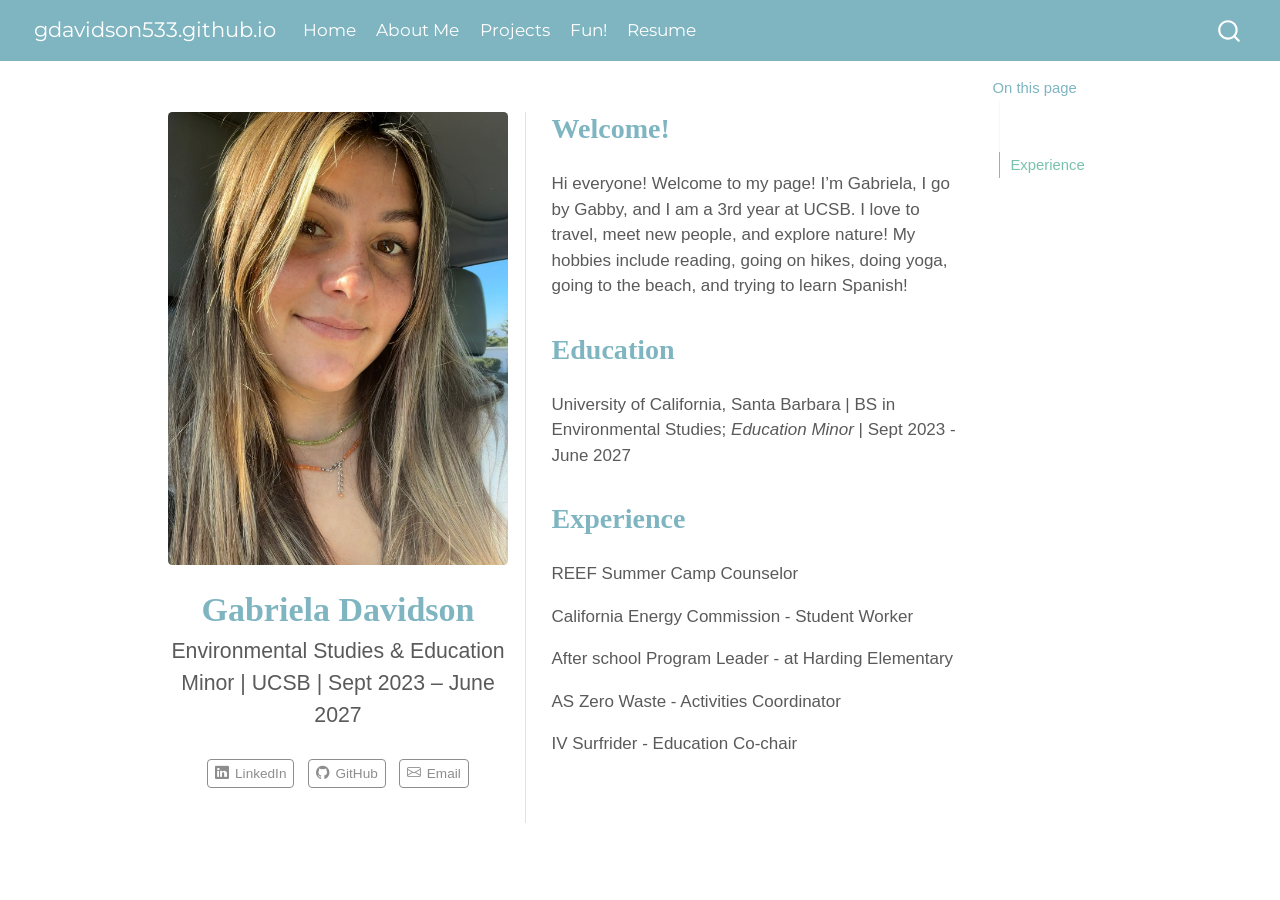
==== commit 017a180d: "added in more photos to about me" ====
--- a/docs/index.html
+++ b/docs/index.html
@@ -146,6 +146,10 @@
   </div>
 </header>
     <div class="about-links">
+  <a href="https://www.linkedin.com/in/gabriela-davidson-b5725127a/" class="about-link" rel="" target="">
+    <i class="bi bi-linkedin"></i>
+     <span class="about-link-text">LinkedIn</span>
+  </a>
   <a href="https://github.com/gdavidson533" class="about-link" rel="" target="">
     <i class="bi bi-github"></i>
      <span class="about-link-text">GitHub</span>
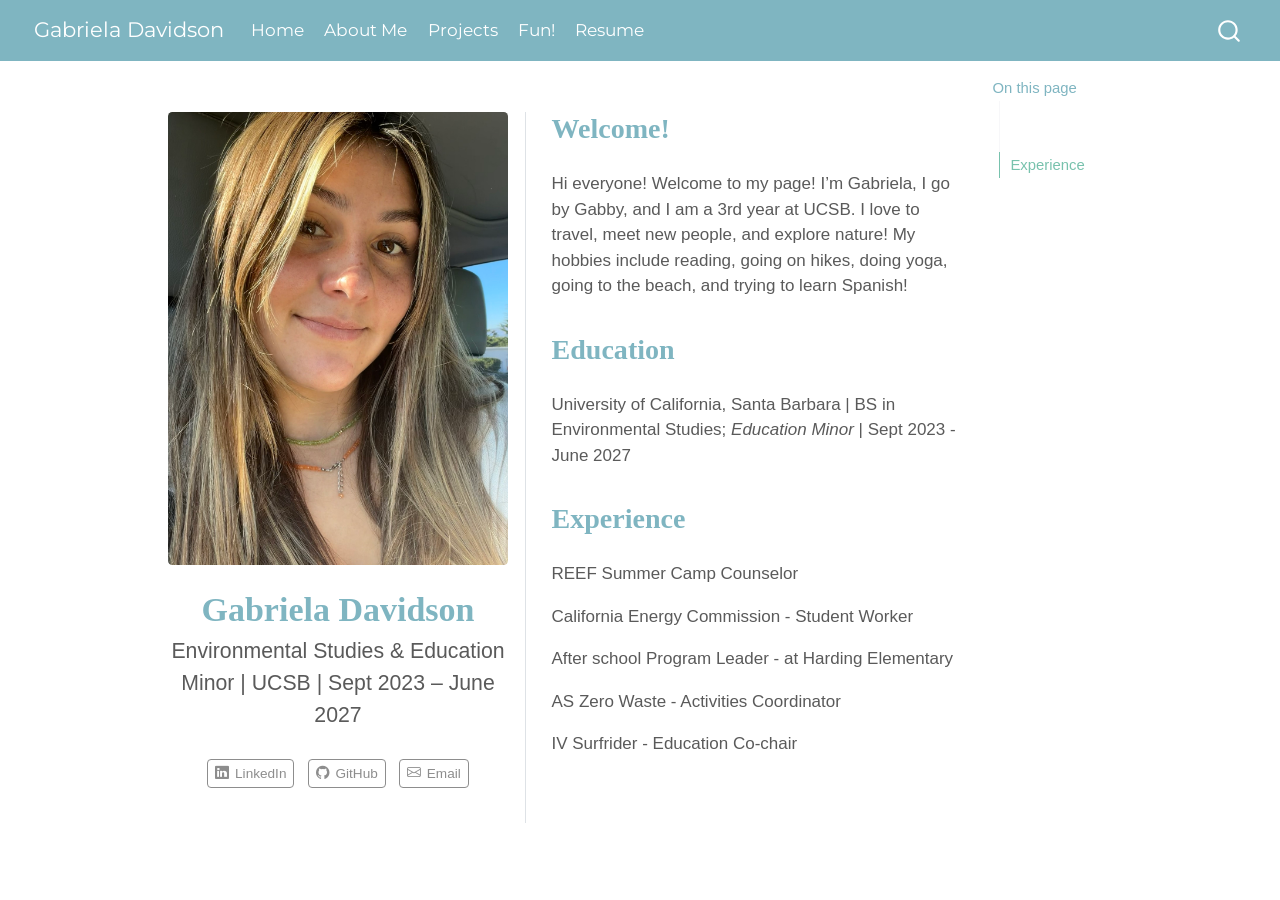
==== commit af2c38b8: "Changed name of website" ====
--- a/docs/index.html
+++ b/docs/index.html
@@ -7,7 +7,7 @@
 <meta name="viewport" content="width=device-width, initial-scale=1.0, user-scalable=yes">
 
 
-<title>Gabriela Davidson – gdavidson533.github.io</title>
+<title>Gabriela Davidson</title>
 <style>
 code{white-space: pre-wrap;}
 span.smallcaps{font-variant: small-caps;}
@@ -82,7 +82,7 @@
     <a href="./index.html" class="navbar-brand navbar-brand-logo">
     </a>
     <a class="navbar-brand" href="./index.html">
-    <span class="navbar-title">gdavidson533.github.io</span>
+    <span class="navbar-title">Gabriela Davidson</span>
     </a>
   </div>
             <div id="quarto-search" class="" title="Search"></div>
